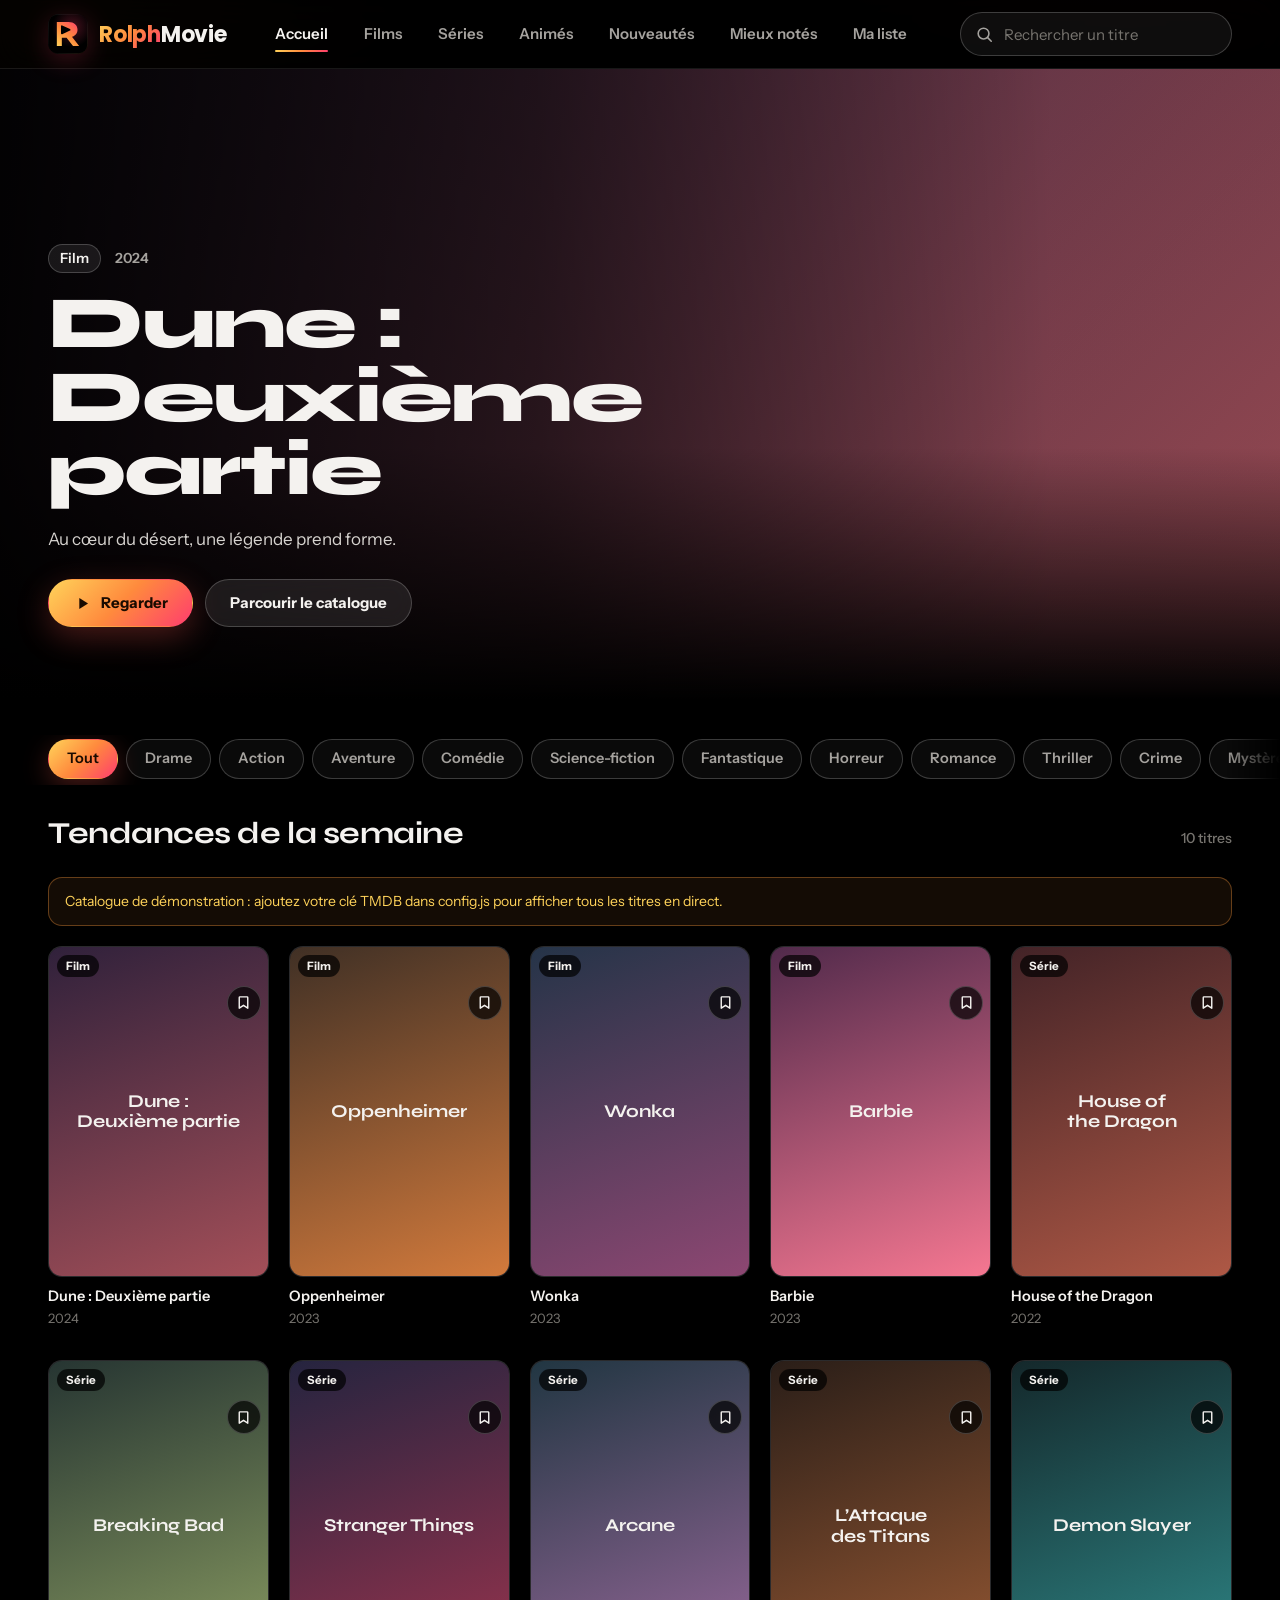
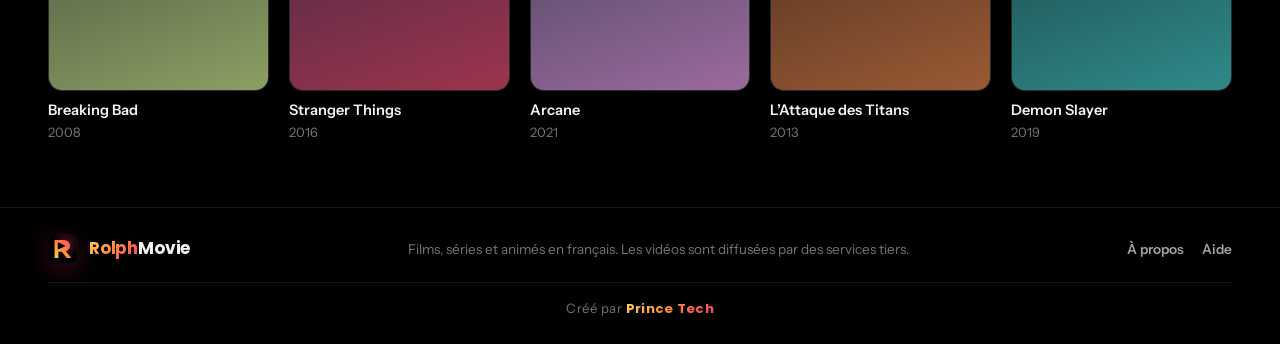
==== index.html @ 42a032c8 "Add files via upload" ====
<!doctype html>
<html lang="fr">
<head>
  <meta charset="utf-8">
  <meta name="viewport" content="width=device-width, initial-scale=1, viewport-fit=cover">
  <meta name="theme-color" content="#000000">
  <meta name="description" content="RolphMovie : films, séries et animés en français, à regarder où que vous soyez.">
  <meta property="og:type" content="website">
  <meta property="og:title" content="RolphMovie">
  <meta property="og:description" content="Films, séries et animés en français, à regarder où que vous soyez.">
  <meta property="og:image" content="logo-512.png">
  <title>RolphMovie — Films, séries et animés en français</title>
  <link rel="icon" href="logo.svg" type="image/svg+xml">
  <link rel="apple-touch-icon" href="logo-192.png">
  <link rel="preconnect" href="https://image.tmdb.org">
  <link rel="preconnect" href="https://fonts.googleapis.com">
  <link rel="preconnect" href="https://fonts.gstatic.com" crossorigin>
  <link rel="stylesheet" href="https://fonts.googleapis.com/css2?family=Instrument+Sans:wght@400;500;600;700&family=Poppins:wght@600;700&family=Syne:wght@700;800&display=swap">
  <script>try{if(sessionStorage.getItem("rolph:splash-seen")==="1")document.documentElement.classList.add("no-splash")}catch(e){}</script>
  <link rel="stylesheet" href="style.css">
  <script src="config.js" defer></script>
  <script src="app.js" defer></script>
</head>
<body>
  <div class="splash-screen" id="splash-screen" role="status" aria-live="polite" aria-label="Chargement de RolphMovie">
    <div class="splash-content">
      <img class="splash-logo" src="logo.svg" alt="" width="104" height="104">
      <span class="splash-brand"><b>Rolph</b><span class="movie">Movie</span></span>
      <span class="splash-spinner" aria-hidden="true"></span>
    </div>
  </div>

  <header class="topbar" data-app-content inert aria-hidden="true">
    <a class="brand" href="index.html" aria-label="RolphMovie, accueil">
      <img class="brand-mark" src="logo.svg" alt="" width="40" height="40">
      <span class="brand-word"><b>Rolph</b><span class="movie">Movie</span></span>
    </a>
    <nav class="main-nav" aria-label="Navigation principale">
      <button class="nav-link is-active" data-view="home" type="button">Accueil</button>
      <button class="nav-link" data-view="movie" type="button">Films</button>
      <button class="nav-link" data-view="tv" type="button">Séries</button>
      <button class="nav-link" data-view="anime" type="button">Animés</button>
      <button class="nav-link" data-view="new" type="button">Nouveautés</button>
      <button class="nav-link" data-view="top" type="button">Mieux notés</button>
      <button class="nav-link" data-view="list" type="button">Ma liste</button>
    </nav>
    <form class="search-form" role="search">
      <label class="sr-only" for="search-input">Rechercher un film, une série ou un animé</label>
      <svg viewBox="0 0 24 24" aria-hidden="true"><circle cx="10.8" cy="10.8" r="6.8"></circle><path d="m16 16 4.5 4.5"></path></svg>
      <input id="search-input" type="search" placeholder="Rechercher un titre" autocomplete="off">
      <button class="clear-search" type="button" aria-label="Effacer la recherche" hidden>×</button>
    </form>
  </header>

  <main data-app-content inert aria-hidden="true">
    <h1 class="sr-only">RolphMovie</h1>

    <section class="billboard" id="billboard" aria-labelledby="billboard-title">
      <div class="billboard-media" id="billboard-media" aria-hidden="true"></div>
      <div class="billboard-copy">
        <div class="billboard-meta" id="billboard-meta"></div>
        <h2 id="billboard-title">Films, séries et animés en français</h2>
        <p class="billboard-overview" id="billboard-overview">Choisissez un titre et lancez la lecture en un clic.</p>
        <div class="billboard-actions">
          <button class="button button-primary" id="billboard-play" type="button" hidden>
            <svg viewBox="0 0 24 24" aria-hidden="true"><path d="m8 5 11 7-11 7z"></path></svg>
            Regarder
          </button>
          <button class="button button-ghost" id="explore-button" type="button">Parcourir le catalogue</button>
        </div>
      </div>
    </section>

    <div class="shell">
      <nav class="genre-rail" id="genre-rail" aria-label="Catégories"></nav>
      <div class="catalogue-heading">
        <h2 id="section-title">Tendances de la semaine</h2>
        <span class="catalogue-count" id="catalogue-count"></span>
      </div>
      <div class="notice" id="status-message" role="status" aria-live="polite" hidden></div>
      <section class="catalogue" id="catalogue" aria-label="Catalogue de films, séries et animés"></section>
    </div>
  </main>

  <footer class="footer" data-app-content inert aria-hidden="true">
    <a class="brand brand-small" href="index.html" aria-label="RolphMovie, accueil">
      <img class="brand-mark" src="logo.svg" alt="" width="30" height="30">
      <span class="brand-word"><b>Rolph</b><span class="movie">Movie</span></span>
    </a>
    <p>Films, séries et animés en français. Les vidéos sont diffusées par des services tiers.</p>
    <nav class="footer-links" aria-label="Informations"><a href="apropos.html">À propos</a><a href="aide.html">Aide</a></nav>
    <p class="footer-credit">Créé par <strong>Prince Tech</strong></p>
  </footer>
</body>
</html>
---- style.css ----
/* RolphMovie — feuille de style
   Palette : noir pur (fond), braise orange et rose (marque, lecture). */

:root {
  --ink-950: #000000;
  --ink-900: #0a0a0b;
  --ink-800: #151517;
  --ink-700: #202024;
  --line: rgba(255, 255, 255, .09);
  --line-strong: rgba(255, 255, 255, .2);
  --text: #f4f2ef;
  --muted: #a5a29e;
  --faint: #77746f;
  --gold: #ff9a3d;
  --gold-soft: #ffd35a;
  --gold-deep: #ff3d6e;
  --royal: #ff3d6e;
  --red: #ff3d6e;
  --ember: linear-gradient(135deg, #ffd35a 0%, #ff8a3d 50%, #ff3d6e 100%);
  --radius-lg: 20px;
  --radius-md: 14px;
  --font-logo: "Poppins", "Syne", system-ui, sans-serif;
  --font-display: "Syne", "Poppins", system-ui, sans-serif;
  --font-body: "Instrument Sans", system-ui, -apple-system, "Segoe UI", sans-serif;
  --gutter: clamp(16px, 4vw, 48px);
  --header-h: 72px;
}

*, *::before, *::after { box-sizing: border-box; }
html { scroll-padding-top: 88px; -webkit-text-size-adjust: 100%; }
body {
  margin: 0;
  min-height: 100vh;
  color: var(--text);
  font-family: var(--font-body);
  font-size: 16px;
  line-height: 1.5;
  background:
    radial-gradient(820px 460px at 88% -10%, rgba(255, 61, 110, .13), transparent 62%),
    radial-gradient(700px 380px at 4% 0%, rgba(255, 154, 61, .07), transparent 60%),
    var(--ink-950);
  background-repeat: no-repeat;
  overflow-x: hidden;
}
img, svg { display: block; max-width: 100%; }
button, input, select { font: inherit; color: inherit; }
button { cursor: pointer; }
a { color: inherit; text-decoration: none; }
[hidden] { display: none !important; }
.sr-only {
  position: absolute; width: 1px; height: 1px; overflow: hidden;
  clip: rect(0, 0, 0, 0); clip-path: inset(50%); white-space: nowrap;
}
:focus-visible { outline: 2px solid var(--gold); outline-offset: 3px; }

/* ---------- Écran de démarrage ---------- */
.splash-screen {
  position: fixed; inset: 0; z-index: 100;
  display: grid; place-items: center;
  background: radial-gradient(560px 380px at 50% 42%, rgba(255, 61, 110, .2), transparent 70%), var(--ink-950);
  transition: opacity .55s ease, visibility .55s ease;
}
.splash-screen.is-hidden { opacity: 0; visibility: hidden; pointer-events: none; }
.splash-content { display: grid; justify-items: center; gap: 18px; }
.splash-logo {
  width: 104px; height: 104px; border-radius: 26px;
  filter: drop-shadow(0 0 40px rgba(255, 90, 90, .45));
  animation: splash-rise .9s cubic-bezier(.2, .8, .2, 1) both;
}
.splash-brand {
  font-size: 28px;
  animation: splash-rise .9s .12s cubic-bezier(.2, .8, .2, 1) both;
}
.splash-spinner {
  position: relative; width: 120px; height: 2px; overflow: hidden; border-radius: 2px;
  background: rgba(255, 255, 255, .1);
}
.splash-spinner::after {
  content: ""; position: absolute; inset: 0; width: 45%;
  background: linear-gradient(90deg, transparent, #ff8a3d, #ff3d6e, transparent);
  animation: splash-slide 1.1s ease-in-out infinite;
}
@keyframes splash-rise { from { opacity: 0; transform: translateY(14px) scale(.96); } to { opacity: 1; transform: none; } }
@keyframes splash-slide { from { transform: translateX(-100%); } to { transform: translateX(260%); } }

/* ---------- En-tête ---------- */
.topbar {
  position: sticky; top: 0; z-index: 50;
  display: grid; grid-template-columns: auto 1fr auto; align-items: center;
  gap: 12px 32px; padding: 12px var(--gutter);
  background: rgba(0, 0, 0, .72);
  -webkit-backdrop-filter: blur(18px) saturate(1.3); backdrop-filter: blur(18px) saturate(1.3);
  border-bottom: 1px solid var(--line);
}
.brand { display: inline-flex; align-items: center; gap: 11px; min-width: 0; }
.brand-mark { width: 40px; height: 40px; flex: 0 0 auto; border-radius: 11px; box-shadow: 0 6px 24px rgba(255, 61, 110, .22); }
.brand-word, .splash-brand { font-family: var(--font-logo); font-weight: 700; letter-spacing: -.01em; white-space: nowrap; color: var(--text); }
.brand-word { font-size: 22px; }
.brand-word b, .splash-brand b {
  font-weight: 700;
  background: var(--ember);
  -webkit-background-clip: text; background-clip: text; color: transparent; -webkit-text-fill-color: transparent;
}
.brand-small .brand-mark { width: 30px; height: 30px; border-radius: 8px; }
.brand-small .brand-word { font-size: 17px; }

.main-nav { display: flex; gap: 4px; }
.nav-link {
  position: relative; padding: 10px 16px; border: 0; border-radius: 999px;
  background: none; color: var(--muted); font-weight: 600; font-size: 15px;
  transition: color .2s ease, background-color .2s ease;
}
.nav-link:hover { color: var(--text); background: rgba(255, 255, 255, .05); }
.nav-link.is-active { color: var(--text); }
.nav-link.is-active::after {
  content: ""; position: absolute; left: 16px; right: 16px; bottom: 3px; height: 2px; border-radius: 2px;
  background: var(--ember);
}

.search-form {
  position: relative; display: flex; align-items: center; justify-self: end;
  width: min(340px, 100%); height: 44px; padding: 0 14px;
  border: 1px solid var(--line-strong); border-radius: 999px; background: rgba(255, 255, 255, .05);
  transition: border-color .2s ease, background-color .2s ease;
}
.search-form:focus-within { border-color: var(--gold); background: rgba(255, 255, 255, .08); }
.search-form svg { width: 19px; height: 19px; flex: 0 0 auto; fill: none; stroke: var(--muted); stroke-width: 2; stroke-linecap: round; }
.search-form input {
  flex: 1; min-width: 0; height: 100%; padding: 0 10px; border: 0; outline: 0; background: none; font-size: 15px;
}
.search-form input::placeholder { color: var(--faint); }
.search-form input::-webkit-search-cancel-button { display: none; }
.clear-search { border: 0; background: none; color: var(--muted); font-size: 22px; line-height: 1; padding: 0 2px; }
.clear-search:hover { color: var(--text); }

/* ---------- Boutons ---------- */
.button {
  display: inline-flex; align-items: center; justify-content: center; gap: 9px;
  height: 48px; padding: 0 24px; border: 1px solid transparent; border-radius: 999px;
  font-weight: 700; font-size: 15px; white-space: nowrap;
  transition: transform .15s ease, box-shadow .2s ease, background-color .2s ease;
}
.button svg { width: 19px; height: 19px; fill: currentColor; }
.button:active { transform: scale(.97); }
.button-primary {
  color: #1a0b00; background: var(--ember);
  box-shadow: 0 10px 32px rgba(255, 90, 80, .28);
}
.button-primary:hover { box-shadow: 0 14px 42px rgba(255, 90, 80, .45); }
.button-primary:disabled { opacity: .45; cursor: not-allowed; box-shadow: none; transform: none; }
.button-ghost {
  background: rgba(255, 255, 255, .09); border-color: var(--line-strong);
  -webkit-backdrop-filter: blur(10px); backdrop-filter: blur(10px);
}
.button-ghost:hover { background: rgba(255, 255, 255, .15); }

/* ---------- À la une ---------- */
.billboard {
  position: relative; isolation: isolate; display: flex; align-items: flex-end;
  min-height: clamp(440px, 70svh, 660px); overflow: hidden;
  padding: 0 var(--gutter) clamp(32px, 6vw, 72px);
  background: linear-gradient(135deg, var(--from, #2a1018), var(--to, #050505));
}
.billboard-media { position: absolute; inset: 0; z-index: -2; }
.billboard-media img {
  width: 100%; height: 100%; object-fit: cover; object-position: center 20%;
  opacity: 0; transform: scale(1.05);
  transition: opacity 1s ease, transform 2.4s cubic-bezier(.2, .7, .2, 1);
}
.billboard.is-loaded .billboard-media img { opacity: 1; transform: none; }
.billboard::before {
  content: ""; position: absolute; inset: 0; z-index: -1;
  background:
    linear-gradient(90deg, rgba(0, 0, 0, .95) 0%, rgba(0, 0, 0, .62) 42%, rgba(0, 0, 0, .06) 82%),
    linear-gradient(0deg, var(--ink-950) 0%, rgba(0, 0, 0, 0) 40%);
}
.billboard-copy { width: min(100%, 580px); }
.billboard-meta { display: flex; flex-wrap: wrap; align-items: center; gap: 10px 14px; margin-bottom: 14px; color: var(--muted); font-size: 14px; font-weight: 600; }
.billboard-meta:empty { display: none; }
.chip-type {
  padding: 3px 11px; border: 1px solid var(--line-strong); border-radius: 999px;
  color: var(--text); background: rgba(255, 255, 255, .08);
}
.chip-rating { color: var(--gold); }
.billboard h2 {
  margin: 0; font-family: var(--font-display); font-weight: 800;
  font-size: clamp(2.3rem, 7vw, 4.6rem); line-height: 1; letter-spacing: -.025em; text-wrap: balance;
}
.billboard-overview {
  display: -webkit-box; -webkit-box-orient: vertical; -webkit-line-clamp: 3; overflow: hidden;
  max-width: 52ch; margin: 18px 0 26px; color: #d6d3cf; font-size: clamp(15px, 2vw, 17px); line-height: 1.6;
}
.billboard-actions { display: flex; flex-wrap: wrap; gap: 12px; }

/* ---------- Catalogue ---------- */
.shell { padding: 0 var(--gutter); max-width: 1480px; margin: 0 auto; }
.catalogue-heading { display: flex; align-items: baseline; justify-content: space-between; gap: 16px; margin: clamp(24px, 4vw, 44px) 0 20px; }
.catalogue-heading h2 { margin: 0; font-family: var(--font-display); font-size: clamp(1.4rem, 3vw, 1.9rem); font-weight: 700; letter-spacing: -.015em; }
.catalogue-count { flex: 0 0 auto; color: var(--faint); font-size: 14px; font-weight: 500; white-space: nowrap; }
.notice {
  margin: 0 0 20px; padding: 13px 16px; border: 1px solid rgba(255, 154, 61, .35); border-radius: var(--radius-md);
  color: var(--gold-soft); background: rgba(255, 154, 61, .08); font-size: 14px;
}
.catalogue { display: grid; grid-template-columns: repeat(auto-fill, minmax(150px, 1fr)); gap: 26px 16px; padding-bottom: 64px; }
.empty-state { grid-column: 1 / -1; padding: 56px 0; color: var(--muted); text-align: center; }

.media-card { min-width: 0; }
.poster {
  position: relative; display: block; width: 100%; aspect-ratio: 2 / 3; padding: 0; overflow: hidden;
  border: 1px solid var(--line); border-radius: var(--radius-md); background: var(--ink-800);
  transition: transform .25s ease, border-color .25s ease, box-shadow .25s ease;
}
.poster img { width: 100%; height: 100%; object-fit: cover; transition: transform .5s ease; }
.poster-fallback {
  display: grid; place-items: center; width: 100%; height: 100%; padding: 14px; text-align: center;
  background: linear-gradient(160deg, var(--from, #2b1a22), var(--to, #6b2a40));
}
.poster-fallback span { font-family: var(--font-display); font-weight: 700; font-size: 18px; line-height: 1.15; text-wrap: balance; }
.poster-type, .poster-rating {
  position: absolute; top: 8px; padding: 3px 9px; border-radius: 999px;
  font-size: 11.5px; font-weight: 700; line-height: 1.4;
  background: rgba(0, 0, 0, .7); -webkit-backdrop-filter: blur(8px); backdrop-filter: blur(8px);
}
.poster-type { left: 8px; color: var(--text); }
.poster-rating { right: 8px; color: var(--gold); }
.poster-play {
  position: absolute; right: 10px; bottom: 10px; display: grid; place-items: center;
  width: 42px; height: 42px; border-radius: 50%; background: var(--ember);
  box-shadow: 0 8px 22px rgba(255, 61, 110, .5); opacity: 0; transform: translateY(6px) scale(.9);
  transition: opacity .2s ease, transform .2s ease;
}
.poster-play svg { width: 18px; height: 18px; margin-left: 2px; fill: #fff; }
.poster:focus-visible .poster-play { opacity: 1; transform: none; }
@media (hover: hover) {
  .poster:hover { transform: translateY(-4px); border-color: rgba(255, 138, 61, .65); box-shadow: 0 18px 44px rgba(255, 61, 110, .16), 0 18px 40px rgba(0, 0, 0, .6); }
  .poster:hover img { transform: scale(1.05); }
  .poster:hover .poster-play { opacity: 1; transform: none; }
}
.card-meta { margin-top: 10px; }
.card-title {
  display: -webkit-box; -webkit-box-orient: vertical; -webkit-line-clamp: 2; overflow: hidden;
  font-size: 14.5px; font-weight: 600; line-height: 1.3;
}
.card-year { display: block; margin-top: 3px; color: var(--faint); font-size: 13px; }

.skeleton {
  aspect-ratio: 2 / 3; border-radius: var(--radius-md);
  background: linear-gradient(100deg, var(--ink-900) 30%, var(--ink-800) 50%, var(--ink-900) 70%);
  background-size: 220% 100%; animation: shimmer 1.4s linear infinite;
}
@keyframes shimmer { from { background-position: 120% 0; } to { background-position: -120% 0; } }

/* ---------- Pied de page ---------- */
.footer {
  display: flex; flex-wrap: wrap; align-items: center; justify-content: space-between; gap: 14px 28px;
  padding: 26px var(--gutter) calc(26px + env(safe-area-inset-bottom)); border-top: 1px solid var(--line);
  color: var(--faint); font-size: 13.5px;
}
.footer p { margin: 0; max-width: 60ch; }
.footer .footer-credit {
  flex: 1 0 100%; max-width: none; margin-top: 4px; padding-top: 16px; border-top: 1px solid var(--line);
  text-align: center; font-size: 13px; letter-spacing: .04em;
}
.footer-credit strong {
  font-family: var(--font-logo); font-weight: 700; letter-spacing: .02em;
  background: var(--ember);
  -webkit-background-clip: text; background-clip: text; color: transparent; -webkit-text-fill-color: transparent;
}

/* ---------- Page de lecture ---------- */
.player-topbar { grid-template-columns: auto 1fr; }
.back-button {
  display: inline-flex; align-items: center; gap: 6px; justify-self: end; height: 42px; padding: 0 18px 0 12px;
  border: 1px solid var(--line-strong); border-radius: 999px; background: rgba(255, 255, 255, .06);
  font-size: 14.5px; font-weight: 600; transition: background-color .2s ease;
}
.back-button:hover { background: rgba(255, 255, 255, .12); }
.back-button svg { width: 20px; height: 20px; fill: none; stroke: currentColor; stroke-width: 2; stroke-linecap: round; stroke-linejoin: round; }

.watch-page { width: min(100%, 1180px); margin: 0 auto; padding: clamp(20px, 4vw, 40px) var(--gutter) 56px; }
.watch-heading { display: flex; flex-wrap: wrap; align-items: flex-end; justify-content: space-between; gap: 14px 24px; margin-bottom: 18px; }
.watch-heading h1 { margin: 0; font-family: var(--font-display); font-weight: 800; font-size: clamp(1.7rem, 4.5vw, 2.7rem); line-height: 1.05; letter-spacing: -.02em; text-wrap: balance; }
.watch-subtitle { margin: 8px 0 0; color: var(--muted); font-size: 15px; }
.source-status {
  display: inline-flex; align-items: center; gap: 9px; padding: 8px 14px;
  border: 1px solid var(--line-strong); border-radius: 999px; background: rgba(255, 255, 255, .05);
  color: var(--muted); font-size: 13.5px; font-weight: 600;
}
.status-indicator { width: 8px; height: 8px; flex: 0 0 auto; border-radius: 50%; background: var(--gold); box-shadow: 0 0 0 4px rgba(255, 154, 61, .18); }
.source-status.is-error { color: #ffb4c0; border-color: rgba(255, 61, 110, .5); }
.source-status.is-error .status-indicator { background: var(--red); box-shadow: 0 0 0 4px rgba(255, 61, 110, .22); }

.cinema-frame {
  position: relative; width: 100%; aspect-ratio: 16 / 9; min-height: 220px; max-height: min(74vh, 760px);
  overflow: hidden; border: 1px solid var(--line-strong); border-radius: var(--radius-lg); background: #000;
  box-shadow: 0 30px 90px rgba(0, 0, 0, .7), 0 0 80px rgba(255, 61, 110, .08);
}
.cinema-frame iframe { position: absolute; inset: 0; width: 100%; height: 100%; border: 0; background: #000; }
.cinema-empty {
  position: absolute; inset: 0; display: grid; place-content: center; justify-items: center; gap: 8px; padding: 24px; text-align: center;
  background: radial-gradient(520px 300px at 50% 40%, rgba(255, 61, 110, .16), transparent 70%);
}
.cinema-logo { width: 56px; height: 56px; margin-bottom: 8px; border-radius: 15px; box-shadow: 0 10px 34px rgba(0, 0, 0, .5); }
.cinema-title { margin: 0; font-family: var(--font-display); font-size: 20px; font-weight: 700; }
.cinema-description { max-width: 46ch; margin: 0; color: var(--muted); font-size: 14.5px; }
.cinema-empty.is-error .cinema-title { color: #ffb4c0; }
.loader-bars { display: flex; align-items: flex-end; gap: 4px; height: 24px; margin-top: 14px; }
.loader-bars i { width: 4px; height: 100%; border-radius: 2px; background: var(--ember); transform-origin: bottom; animation: bars 1s ease-in-out infinite; }
.loader-bars i:nth-child(2) { animation-delay: .12s; }
.loader-bars i:nth-child(3) { animation-delay: .24s; }
.loader-bars i:nth-child(4) { animation-delay: .36s; }
.loader-bars i:nth-child(5) { animation-delay: .48s; }
@keyframes bars { 0%, 100% { transform: scaleY(.25); } 50% { transform: scaleY(1); } }

.watch-toolbar { margin-top: 22px; padding: 20px; border: 1px solid var(--line); border-radius: var(--radius-lg); background: rgba(255, 255, 255, .03); }
.control-grid { display: grid; grid-template-columns: repeat(auto-fit, minmax(170px, 1fr)); gap: 16px; }
.episode-controls { display: contents; }
.field label { display: block; margin-bottom: 7px; color: var(--muted); font-size: 13px; font-weight: 600; }
.field select {
  width: 100%; height: 46px; padding: 0 38px 0 14px; border: 1px solid var(--line-strong); border-radius: 11px;
  background: var(--ink-800) url("data:image/svg+xml,%3Csvg xmlns='http://www.w3.org/2000/svg' viewBox='0 0 24 24' fill='none' stroke='%23a5a29e' stroke-width='2.2' stroke-linecap='round' stroke-linejoin='round'%3E%3Cpath d='m6 9 6 6 6-6'/%3E%3C/svg%3E") no-repeat right 12px center / 18px;
  -webkit-appearance: none; appearance: none; font-size: 15px; text-overflow: ellipsis;
  transition: border-color .2s ease;
}
.field select:hover:not(:disabled) { border-color: rgba(255, 138, 61, .6); }
.field select:disabled { color: var(--faint); opacity: .7; }
.episode-controls .button { align-self: end; }
.player-tip { margin: 16px 0 0; color: var(--faint); font-size: 13.5px; max-width: 80ch; }

/* ---------- Adaptation mobile ---------- */
@media (max-width: 820px) {
  .topbar:not(.player-topbar) { position: relative; grid-template-columns: 1fr; gap: 12px; }
  .topbar:not(.player-topbar) .search-form { justify-self: stretch; width: 100%; }
  .main-nav { order: 3; margin: 0 -8px; }
  .nav-link { padding: 9px 14px; }
  .search-form { height: 42px; }
  .billboard { min-height: clamp(420px, 66svh, 600px); }
  .billboard::before {
    background:
      linear-gradient(0deg, var(--ink-950) 2%, rgba(0, 0, 0, .8) 38%, rgba(0, 0, 0, .1) 100%);
  }
  .billboard-media img { object-position: 62% 18%; }
  .catalogue { grid-template-columns: repeat(2, minmax(0, 1fr)); gap: 22px 14px; }
}
@media (min-width: 821px) and (max-width: 1100px) {
  .topbar { gap: 12px 16px; }
  .search-form { width: min(240px, 100%); }
}
@media (min-width: 640px) and (max-width: 820px) {
  .catalogue { grid-template-columns: repeat(3, minmax(0, 1fr)); }
}
@media (min-width: 1100px) {
  .catalogue { grid-template-columns: repeat(auto-fill, minmax(190px, 1fr)); gap: 32px 20px; }
}
@media (max-width: 520px) {
  .player-topbar .back-button span { display: none; }
  .player-topbar .back-button { padding: 0 12px; }
  .watch-toolbar { padding: 16px; }
  .control-grid { grid-template-columns: 1fr 1fr; gap: 14px; }
  .control-grid > .field:first-child { grid-column: 1 / -1; }
  .episode-controls .button { grid-column: 1 / -1; }
  .billboard-actions .button { flex: 1 1 100%; }
}

@media (prefers-reduced-motion: reduce) {
  *, *::before, *::after { animation-duration: .01ms !important; animation-iteration-count: 1 !important; transition-duration: .01ms !important; }
}

.no-splash .splash-screen { display: none; }

/* Plein écran du lecteur */
.fullscreen-row { display: flex; justify-content: flex-end; margin-top: 12px; }
.fs-exit {
  position: absolute; top: 12px; left: 12px; z-index: 5; display: inline-flex; align-items: center; gap: 6px;
  padding: 8px 14px 8px 10px; border: 1px solid var(--line-strong); border-radius: 999px;
  background: rgba(0, 0, 0, .62); color: var(--text); font: inherit; font-size: 13px; font-weight: 600;
  cursor: pointer; backdrop-filter: blur(6px);
}
.fs-exit[hidden] { display: none; }
.fs-exit svg { width: 16px; height: 16px; fill: none; stroke: currentColor; stroke-width: 2.4; stroke-linecap: round; }
.cinema-frame:fullscreen, .cinema-frame:-webkit-full-screen {
  width: 100vw; height: 100vh; max-height: none; aspect-ratio: auto; border: 0; border-radius: 0;
}
.cinema-frame.is-pseudo-fullscreen {
  position: fixed; inset: 0; z-index: 1000; width: 100vw; height: 100vh; height: 100dvh;
  max-height: none; min-height: 0; aspect-ratio: auto; border: 0; border-radius: 0;
}
body.has-fullscreen { overflow: hidden; }


/* ---------- Catégories (genres) ---------- */
.genre-rail {
  display: flex; gap: 8px; margin: clamp(22px, 3.5vw, 36px) calc(var(--gutter) * -1) 0; padding: 4px var(--gutter) 6px;
  overflow-x: auto; scroll-snap-type: x proximity; scroll-padding-inline: var(--gutter); scrollbar-width: none; -webkit-overflow-scrolling: touch;
  -webkit-mask-image: linear-gradient(90deg, #000 calc(100% - 56px), transparent 100%);
  mask-image: linear-gradient(90deg, #000 calc(100% - 56px), transparent 100%);
}
.genre-rail::-webkit-scrollbar { display: none; }
.genre-chip {
  flex: 0 0 auto; height: 40px; padding: 0 18px; scroll-snap-align: start;
  border: 1px solid var(--line-strong); border-radius: 999px; background: rgba(255, 255, 255, .04);
  color: var(--muted); font-size: 14.5px; font-weight: 600; white-space: nowrap;
  transition: color .2s ease, background-color .2s ease, border-color .2s ease, transform .15s ease;
}
.genre-chip:active { transform: scale(.96); }
@media (hover: hover) {
  .genre-chip:hover { color: var(--text); border-color: rgba(255, 138, 61, .6); background: rgba(255, 255, 255, .08); }
}
.genre-chip.is-active {
  color: #1a0b00; border-color: transparent; background: var(--ember);
  box-shadow: 0 8px 26px rgba(255, 90, 80, .28);
}
.genre-chip[hidden] { display: none; }
.catalogue-heading { margin-top: clamp(16px, 2.5vw, 26px); }

/* Bouton d'effacement du filtre quand rien ne correspond */
.empty-state .button { margin-top: 18px; }
.empty-state p { margin: 0; }

/* ---------- Navigation étendue ---------- */
.main-nav { overflow-x: auto; scrollbar-width: none; }
.main-nav::-webkit-scrollbar { display: none; }
.nav-link { flex: 0 0 auto; white-space: nowrap; }

/* ---------- Ma liste ---------- */
.media-card { position: relative; }
.save-btn {
  position: absolute; top: 40px; right: 8px; z-index: 2; display: grid; place-items: center;
  width: 34px; height: 34px; padding: 0; border: 1px solid var(--line-strong); border-radius: 50%;
  background: rgba(0, 0, 0, .7); -webkit-backdrop-filter: blur(8px); backdrop-filter: blur(8px);
  transition: background-color .2s ease, transform .15s ease;
}
.save-btn svg { width: 17px; height: 17px; fill: none; stroke: var(--text); stroke-width: 2; stroke-linejoin: round; }
.save-btn:active { transform: scale(.9); }
.save-btn.is-saved { background: var(--ember); border-color: transparent; }
.save-btn.is-saved svg { fill: #1a0b00; stroke: #1a0b00; }

/* ---------- Pied de page : liens ---------- */
.footer-links { display: flex; gap: 18px; }
.footer-links a { color: var(--muted); font-weight: 600; }
.footer-links a:hover { color: var(--text); }

/* ---------- Pages d'information ---------- */
.info-page { width: min(100%, 780px); margin: 0 auto; padding: clamp(28px, 6vw, 64px) var(--gutter) 64px; }
.info-page h1 { margin: 0 0 14px; font-family: var(--font-display); font-weight: 800; font-size: clamp(2rem, 6vw, 3.2rem); line-height: 1.05; letter-spacing: -.02em; text-wrap: balance; }
.info-page .lead { margin: 0 0 32px; color: var(--muted); font-size: clamp(16px, 2.2vw, 19px); line-height: 1.6; max-width: 60ch; }
.info-page h2 { margin: 36px 0 10px; font-family: var(--font-display); font-weight: 700; font-size: 1.35rem; }
.info-page p { max-width: 65ch; color: #d6d3cf; line-height: 1.7; }
.info-page ul { padding-left: 20px; color: #d6d3cf; line-height: 1.8; max-width: 65ch; }
.faq details { border-bottom: 1px solid var(--line); }
.faq summary { display: flex; align-items: center; justify-content: space-between; gap: 16px; padding: 18px 0; font-weight: 600; font-size: 16.5px; cursor: pointer; list-style: none; }
.faq summary::-webkit-details-marker { display: none; }
.faq summary::after { content: "+"; flex: 0 0 auto; color: var(--gold); font-size: 24px; font-weight: 500; line-height: 1; transition: transform .2s ease; }
.faq details[open] summary::after { transform: rotate(45deg); }
.faq details p { margin: 0 0 18px; }
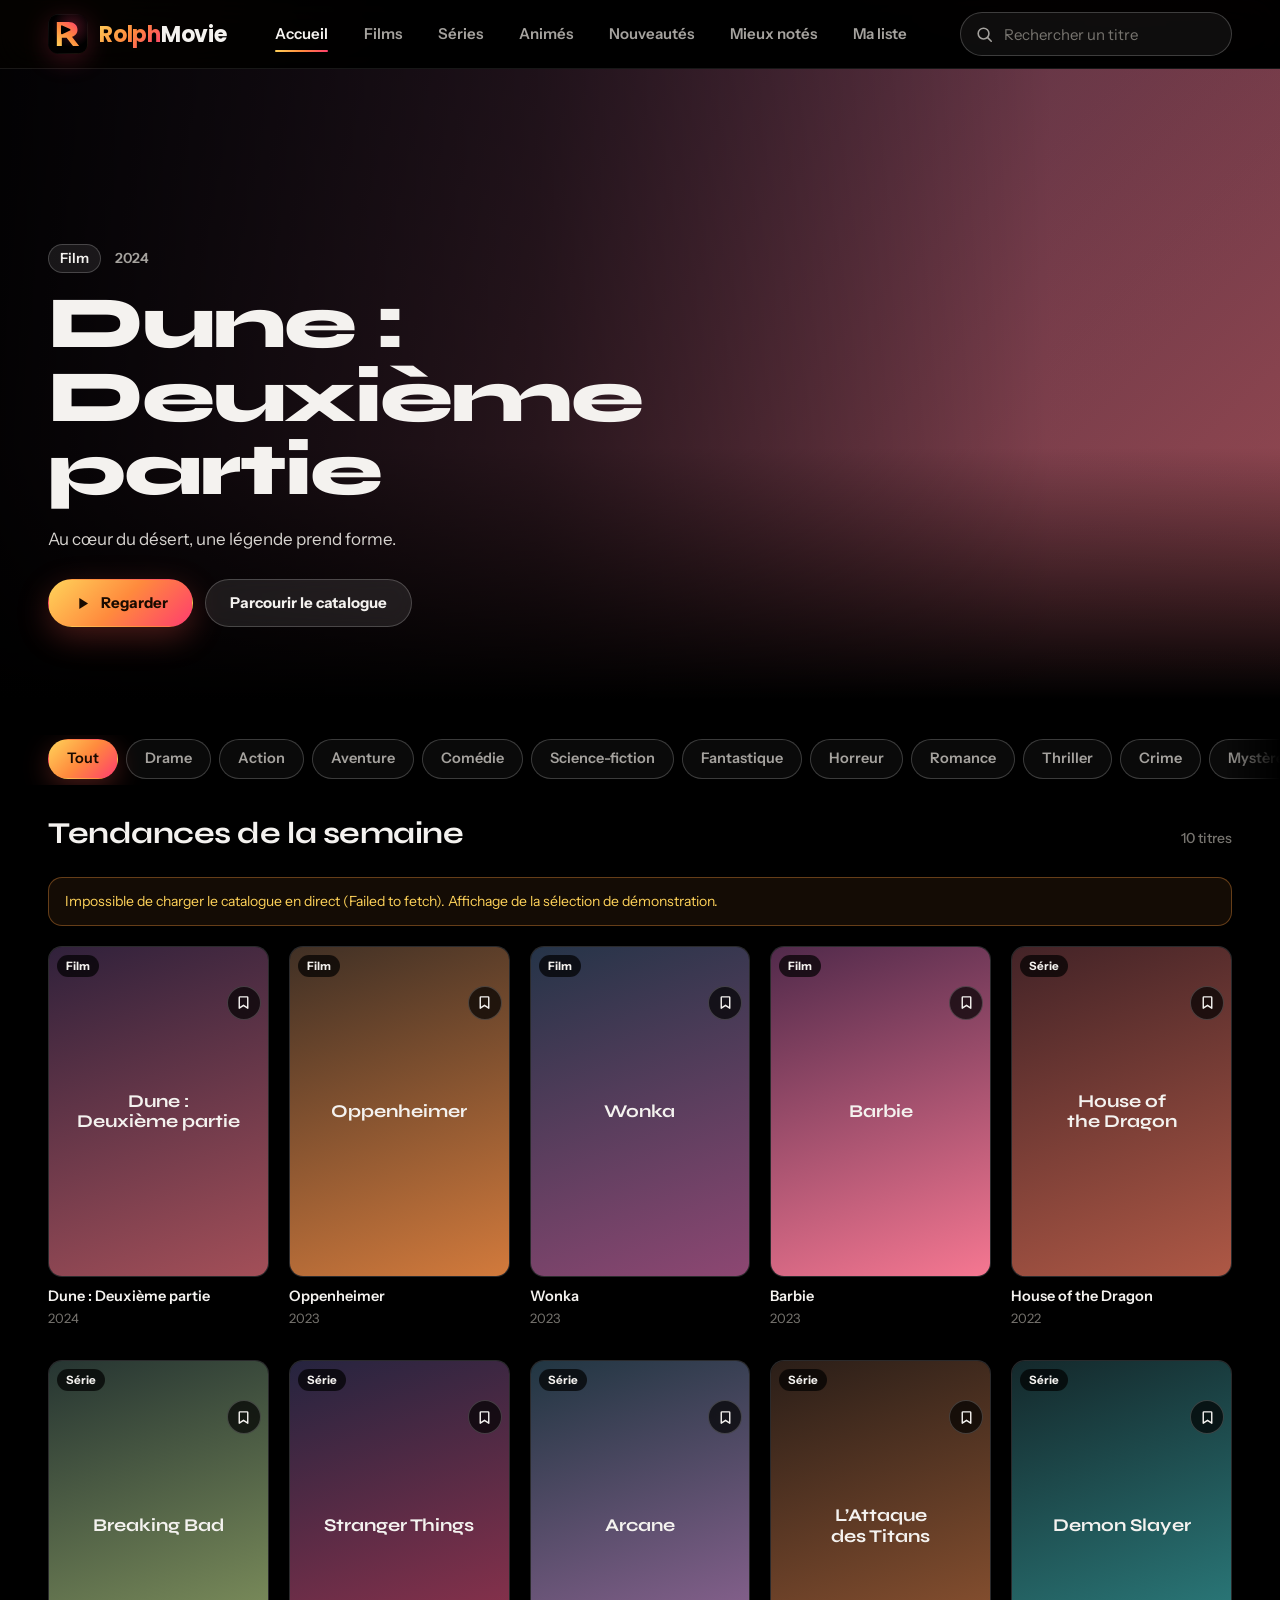
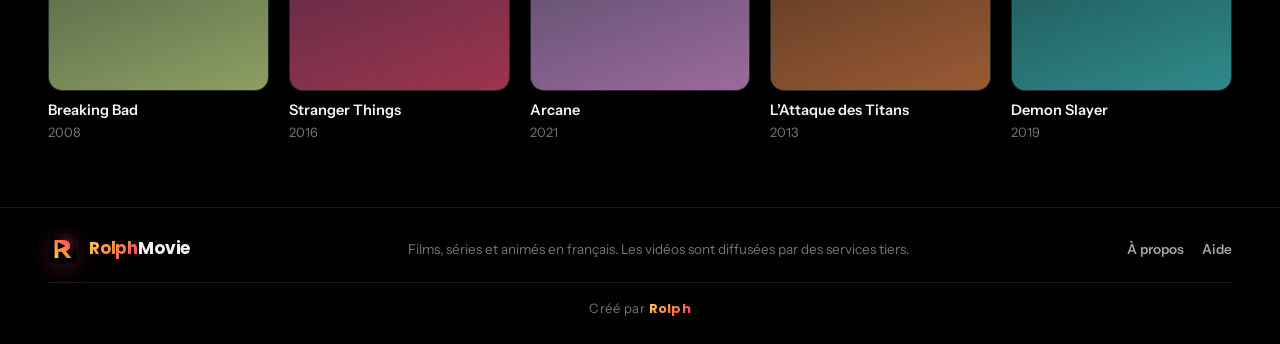
==== commit 779b9544: "Update footer credit from 'Prince Tech' to 'Rolph'" ====
--- a/index.html
+++ b/index.html
@@ -89,7 +89,7 @@
     </a>
     <p>Films, séries et animés en français. Les vidéos sont diffusées par des services tiers.</p>
     <nav class="footer-links" aria-label="Informations"><a href="apropos.html">À propos</a><a href="aide.html">Aide</a></nav>
-    <p class="footer-credit">Créé par <strong>Prince Tech</strong></p>
+    <p class="footer-credit">Créé par <strong>Rolph</strong></p>
   </footer>
 </body>
 </html>
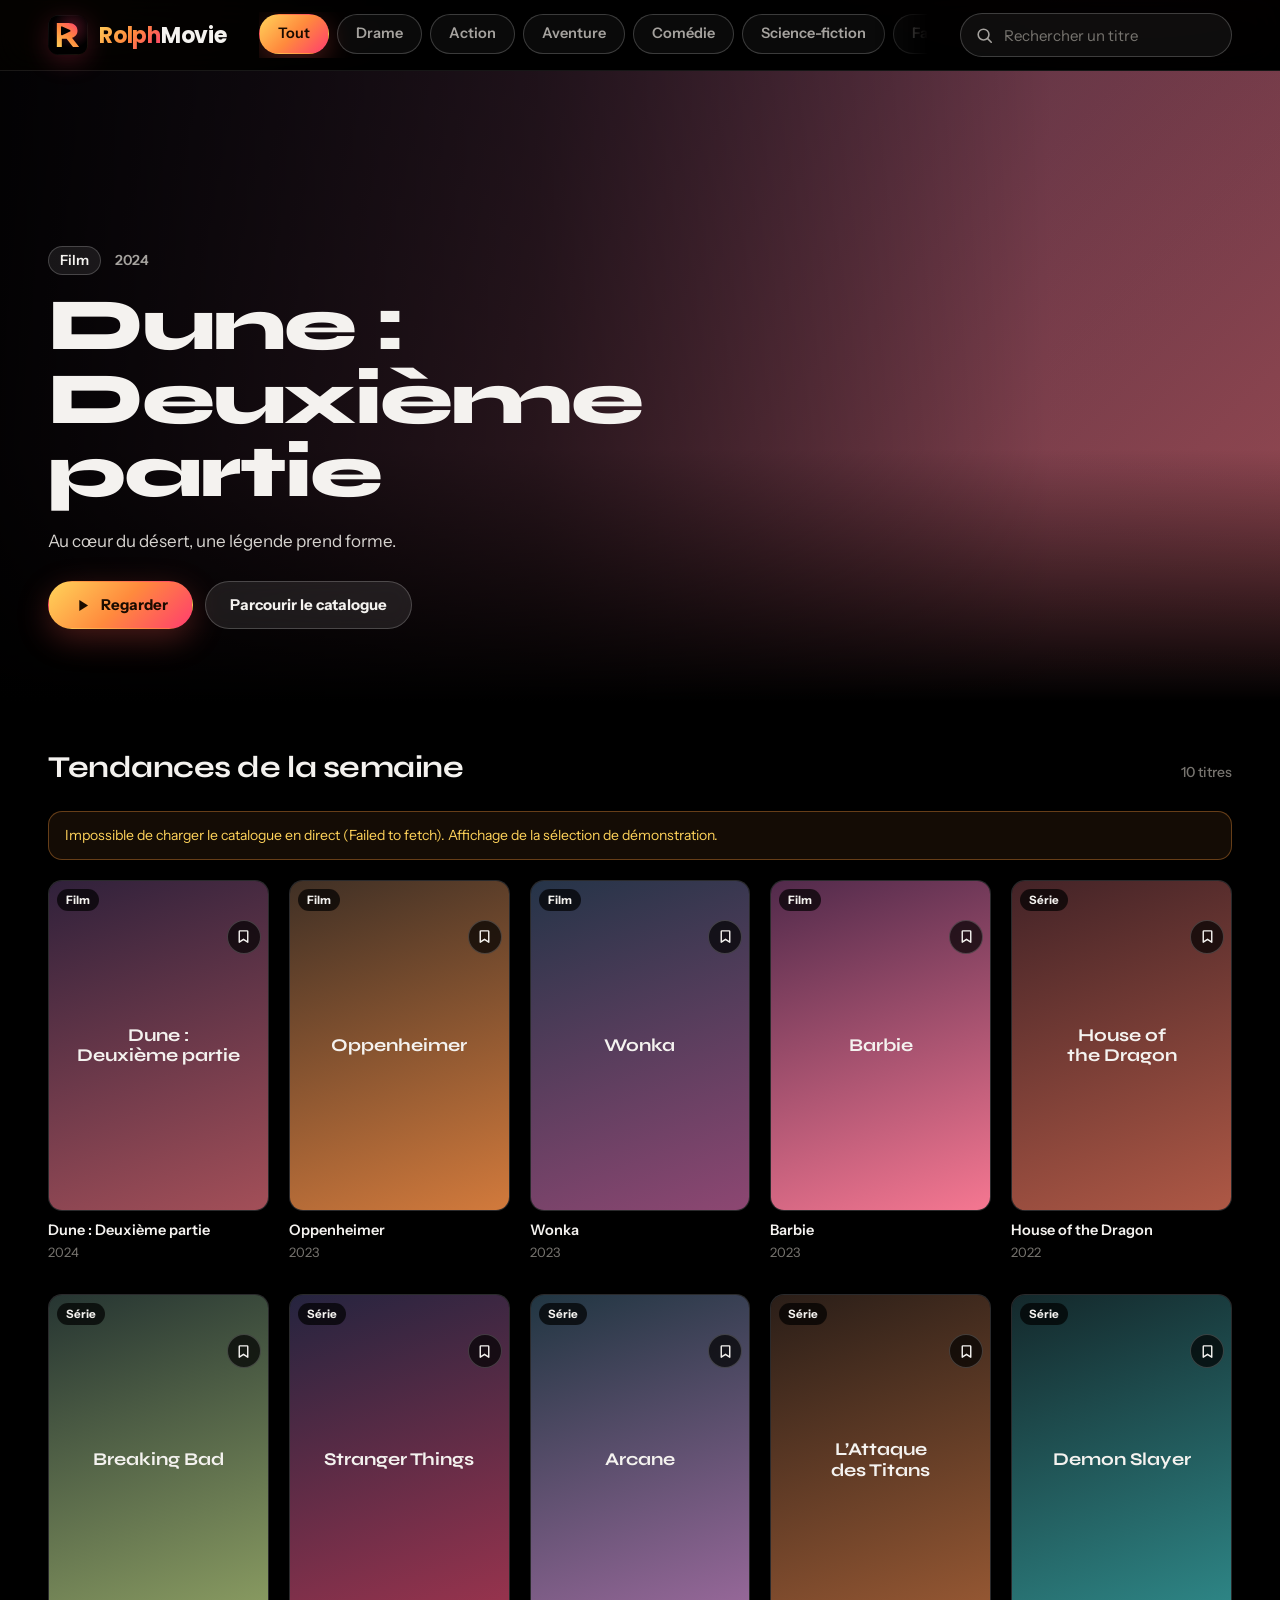
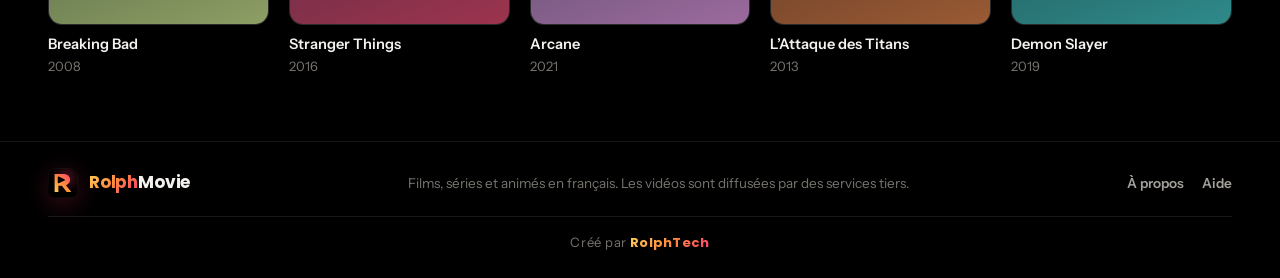
==== commit 4526100d: "Add files via upload" ====
--- a/index.html
+++ b/index.html
@@ -35,7 +35,8 @@
       <img class="brand-mark" src="logo.svg" alt="" width="40" height="40">
       <span class="brand-word"><b>Rolph</b><span class="movie">Movie</span></span>
     </a>
-    <nav class="main-nav" aria-label="Navigation principale">
+    <nav class="genre-rail" id="genre-rail" aria-label="Catégories"></nav>
+    <nav class="main-nav" aria-label="Navigation principale" hidden>
       <button class="nav-link is-active" data-view="home" type="button">Accueil</button>
       <button class="nav-link" data-view="movie" type="button">Films</button>
       <button class="nav-link" data-view="tv" type="button">Séries</button>
@@ -72,7 +73,6 @@
     </section>
 
     <div class="shell">
-      <nav class="genre-rail" id="genre-rail" aria-label="Catégories"></nav>
       <div class="catalogue-heading">
         <h2 id="section-title">Tendances de la semaine</h2>
         <span class="catalogue-count" id="catalogue-count"></span>
@@ -89,7 +89,7 @@
     </a>
     <p>Films, séries et animés en français. Les vidéos sont diffusées par des services tiers.</p>
     <nav class="footer-links" aria-label="Informations"><a href="apropos.html">À propos</a><a href="aide.html">Aide</a></nav>
-    <p class="footer-credit">Créé par <strong>Rolph</strong></p>
+    <p class="footer-credit">Créé par <strong>RolphTech</strong></p>
   </footer>
 </body>
 </html>
--- a/style.css
+++ b/style.css
@@ -453,3 +453,10 @@
 .faq summary::after { content: "+"; flex: 0 0 auto; color: var(--gold); font-size: 24px; font-weight: 500; line-height: 1; transition: transform .2s ease; }
 .faq details[open] summary::after { transform: rotate(45deg); }
 .faq details p { margin: 0 0 18px; }
+
+/* ---------- Catégories dans l'en-tête (à la place de la barre Accueil / Films…) ---------- */
+.topbar .genre-rail { min-width: 0; margin: 0; padding: 2px 0 4px; scroll-padding-inline: 0; }
+.catalogue-heading { margin-top: clamp(24px, 4vw, 44px); }
+@media (max-width: 820px) {
+  .topbar:not(.player-topbar) .genre-rail { order: 3; margin: 0 calc(var(--gutter) * -1); padding: 2px var(--gutter) 4px; scroll-padding-inline: var(--gutter); }
+}
